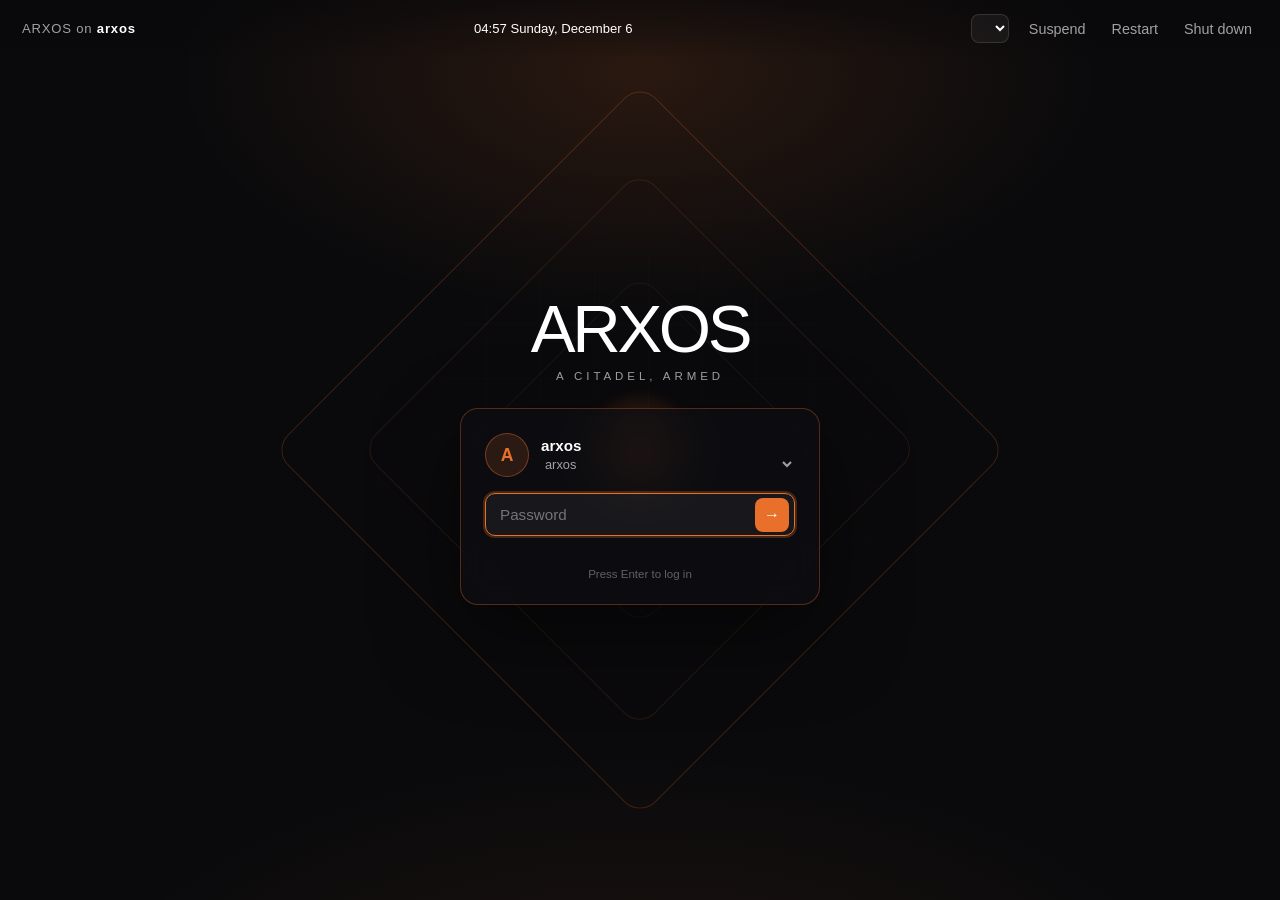
==== data/webkit-theme/arxos/index.html @ add4c5a9 "arxos-greeter: full ARXOS HTML greeter via web-greeter The greeter is now a full ARXOS HTML theme (A" ====
<!DOCTYPE html>
<html lang="en">
<head>
<meta charset="UTF-8">
<title>ARXOS</title>
<style>
:root{
  --bg:#0a0a0c; --fg:#fff; --muted:rgba(255,255,255,.62);
  --accent:#e8702a; --accent-hi:#d2611f; --accent-soft:rgba(232,112,42,.14);
  --card:rgba(14,14,18,.82); --line:rgba(255,255,255,.12);
}
*{margin:0;padding:0;box-sizing:border-box}
html,body{height:100%}
body{
  font-family:"Inter","Noto Sans",sans-serif;color:var(--fg);overflow:hidden;
  background:#0a0a0c;
  background-image:
    radial-gradient(60% 45% at 50% 8%,rgba(232,112,42,.14),transparent 60%),
    radial-gradient(70% 55% at 50% 120%,rgba(232,112,42,.10),transparent 66%),
    url("bg.png");
  background-size:cover;background-position:center;
}
.serif{font-family:"Playfair Display","Noto Serif",serif;font-style:italic}
.grid{position:fixed;inset:0;z-index:0;opacity:.30;pointer-events:none;
  background-image:linear-gradient(rgba(255,255,255,.05) 1px,transparent 1px),linear-gradient(90deg,rgba(255,255,255,.05) 1px,transparent 1px);
  background-size:54px 54px;mask-image:radial-gradient(70% 60% at 50% 42%,#000,transparent 82%)}
/* the diamond mark */
.diamond{position:fixed;z-index:0;top:50%;left:50%;transform:translate(-50%,-50%);width:min(70vmin,520px);aspect-ratio:1;pointer-events:none;opacity:.9}
.diamond .ring{position:absolute;inset:0;border:1px solid rgba(232,112,42,.26);border-radius:22px;transform:rotate(45deg);animation:spin 46s linear infinite}
.diamond .ring:nth-child(2){inset:12%;border-color:rgba(232,112,42,.16);animation-duration:66s;animation-direction:reverse}
.diamond .ring:nth-child(3){inset:26%;border-color:rgba(255,255,255,.06);animation-duration:82s}
.diamond .core{position:absolute;inset:39%;border-radius:50%;background:radial-gradient(circle,rgba(232,112,42,.5),rgba(232,112,42,.04) 70%);filter:blur(6px);animation:pulse 5s ease-in-out infinite}
@keyframes spin{to{transform:rotate(405deg)}}
@keyframes pulse{0%,100%{opacity:.6;transform:scale(.94)}50%{opacity:1;transform:scale(1.05)}}

/* top bar */
.topbar{position:fixed;top:0;left:0;right:0;z-index:5;display:flex;align-items:center;justify-content:space-between;
  padding:14px 22px;font-size:.82rem;color:var(--muted);background:linear-gradient(180deg,rgba(8,8,10,.55),transparent)}
.topbar .host{letter-spacing:.06em}
.topbar .host b{color:var(--fg)}
#clock{color:var(--fg);font-weight:500;font-variant-numeric:tabular-nums}
.topbar .right{display:flex;align-items:center;gap:14px}
.iconbtn{background:none;border:0;color:var(--muted);cursor:pointer;font-size:.9rem;padding:4px 6px;border-radius:8px;transition:.2s}
.iconbtn:hover{color:var(--accent);background:rgba(255,255,255,.06)}
select.sess{background:rgba(255,255,255,.05);color:var(--fg);border:1px solid var(--line);border-radius:8px;padding:5px 8px;font-family:inherit;font-size:.8rem}

/* center login */
.stage{position:fixed;inset:0;z-index:4;display:flex;flex-direction:column;align-items:center;justify-content:center;gap:26px}
.brand{text-align:center}
.brand .name{font-size:clamp(2.4rem,7vw,4.2rem);letter-spacing:-.05em;line-height:1}
.brand .tag{margin-top:8px;font-size:.72rem;letter-spacing:.34em;text-transform:uppercase;color:var(--muted)}
.card{width:min(90vw,360px);background:var(--card);border:1px solid rgba(232,112,42,.32);border-radius:18px;
  padding:24px;backdrop-filter:blur(14px);box-shadow:0 30px 80px rgba(0,0,0,.5)}
.who{display:flex;align-items:center;gap:12px;margin-bottom:16px}
.who .av{width:44px;height:44px;border-radius:50%;background:var(--accent-soft);border:1px solid rgba(232,112,42,.4);display:grid;place-items:center;color:var(--accent);font-weight:600;font-size:1.1rem}
#userWrap{flex:1}
#userLabel{font-size:.95rem;font-weight:600}
#user{width:100%;margin-top:2px;background:transparent;color:var(--muted);border:0;font-family:inherit;font-size:.8rem;outline:none;cursor:pointer}
#user option{color:#111}
.field{position:relative}
#password{width:100%;background:rgba(255,255,255,.05);border:1px solid var(--line);border-radius:10px;color:var(--fg);
  padding:12px 46px 12px 14px;font-family:inherit;font-size:.95rem;outline:none;transition:.2s}
#password:focus{border-color:var(--accent);box-shadow:0 0 0 2px rgba(232,112,42,.26)}
#password::placeholder{color:rgba(255,255,255,.4)}
#go{position:absolute;right:6px;top:50%;transform:translateY(-50%);width:34px;height:34px;border:0;border-radius:8px;
  background:var(--accent);color:#fff;cursor:pointer;font-size:1rem;transition:.2s}
#go:hover{background:var(--accent-hi)}
#msg{min-height:18px;margin-top:12px;font-size:.8rem;color:var(--accent);text-align:center}
.hint{margin-top:2px;font-size:.72rem;color:rgba(255,255,255,.35);text-align:center}
</style>
</head>
<body>
<div class="grid"></div>
<div class="diamond"><div class="ring"></div><div class="ring"></div><div class="ring"></div><div class="core"></div></div>

<div class="topbar">
  <div class="host">ARXOS on <b id="host">arxos</b></div>
  <div id="clock">00:00</div>
  <div class="right">
    <select id="session" class="sess" title="Session"></select>
    <button class="iconbtn" id="btnSleep" title="Suspend">Suspend</button>
    <button class="iconbtn" id="btnRestart" title="Restart">Restart</button>
    <button class="iconbtn" id="btnShutdown" title="Shut down">Shut down</button>
  </div>
</div>

<div class="stage">
  <div class="brand">
    <div class="name">ARXOS</div>
    <div class="tag">a citadel, armed</div>
  </div>
  <form class="card" id="form" autocomplete="off">
    <div class="who">
      <div class="av" id="avatar">A</div>
      <div id="userWrap">
        <div id="userLabel">Sign in</div>
        <select id="user"></select>
      </div>
    </div>
    <div class="field">
      <input id="password" type="password" placeholder="Password" autofocus>
      <button id="go" type="submit" title="Log in">&#8594;</button>
    </div>
    <div id="msg"></div>
    <div class="hint">Press Enter to log in</div>
  </form>
</div>

<script>
// ---- clock ----
function tick(){
  var d=new Date(), p=n=>(n<10?'0':'')+n;
  document.getElementById('clock').textContent = p(d.getHours())+':'+p(d.getMinutes())+
    '   '+d.toLocaleDateString(undefined,{weekday:'long',day:'numeric',month:'long'});
}
setInterval(tick,1000); tick();

var $=id=>document.getElementById(id);
function setMsg(t){ $('msg').textContent=t||''; }
function selectedUser(){ return $('user').value; }
function selectedSession(){ return $('session').value || (window.lightdm && lightdm.default_session) || 'default'; }
function refreshAvatar(){ var u=selectedUser()||'A'; $('avatar').textContent=u.charAt(0).toUpperCase(); $('userLabel').textContent=u; }

function populate(){
  if(!window.lightdm){ $('user').innerHTML='<option>arxos</option>'; return; }
  try{ $('host').textContent = lightdm.hostname || 'arxos'; }catch(e){}
  var us=(lightdm.users||[]);
  $('user').innerHTML = us.length
    ? us.map(u=>'<option value="'+u.username+'">'+(u.display_name||u.username)+'</option>').join('')
    : '<option value="'+(lightdm.authentication_user||'arxos')+'">'+(lightdm.authentication_user||'arxos')+'</option>';
  var ss=(lightdm.sessions||[]);
  $('session').innerHTML = ss.map(s=>'<option value="'+(s.key||s.name)+'">'+s.name+'</option>').join('');
  if(lightdm.default_session) $('session').value=lightdm.default_session;
}

// ---- auth flow ----
function beginAuth(){
  setMsg('');
  try{ if(lightdm.in_authentication) lightdm.cancel_authentication(); }catch(e){}
  try{ lightdm.authenticate(selectedUser()); }catch(e){ setMsg('Auth error'); }
}
function onPrompt(text,type){ $('password').focus(); }
function onMessage(text,type){ if(text) setMsg(text); }
function onAuthComplete(){
  if(window.lightdm && lightdm.is_authenticated){
    setMsg('Welcome');
    try{ lightdm.start_session(selectedSession()); }catch(e){}
  } else {
    setMsg('Incorrect password');
    $('password').value=''; $('password').focus();
    beginAuth();
  }
}

// web-greeter uses lightdm.<signal>.connect(); classic greeters use window.<name>. Support both.
function wireLightdm(){
  if(!window.lightdm) return false;
  var L=lightdm;
  function conn(sig, fn){
    try{ if(L[sig] && typeof L[sig].connect==='function'){ L[sig].connect(fn); return; } }catch(e){}
    window[sig]=fn;
  }
  conn('show_prompt', onPrompt);
  conn('show_message', onMessage);
  conn('authentication_complete', onAuthComplete);
  conn('autologin_timer_expired', function(){});
  populate(); refreshAvatar(); beginAuth();
  return true;
}
window.addEventListener('GreeterReady', wireLightdm);
document.addEventListener('DOMContentLoaded', function(){ if(!wireLightdm()){ populate(); refreshAvatar(); } });

// submit the password
$('form').addEventListener('submit', function(ev){
  ev.preventDefault();
  var pw=$('password').value;
  if(!window.lightdm){ setMsg('(preview: greeter not running)'); return; }
  try{
    if(lightdm.in_authentication){ lightdm.respond(pw); }
    else { beginAuth(); setTimeout(function(){ try{lightdm.respond(pw);}catch(e){} }, 140); }
  }catch(e){ setMsg('Login error'); }
});
$('user').addEventListener('change', function(){ refreshAvatar(); beginAuth(); });

$('btnSleep').onclick   = ()=>{ try{lightdm.suspend();}catch(e){} };
$('btnRestart').onclick = ()=>{ try{lightdm.restart();}catch(e){} };
$('btnShutdown').onclick= ()=>{ try{lightdm.shutdown();}catch(e){} };
</script>
</body>
</html>
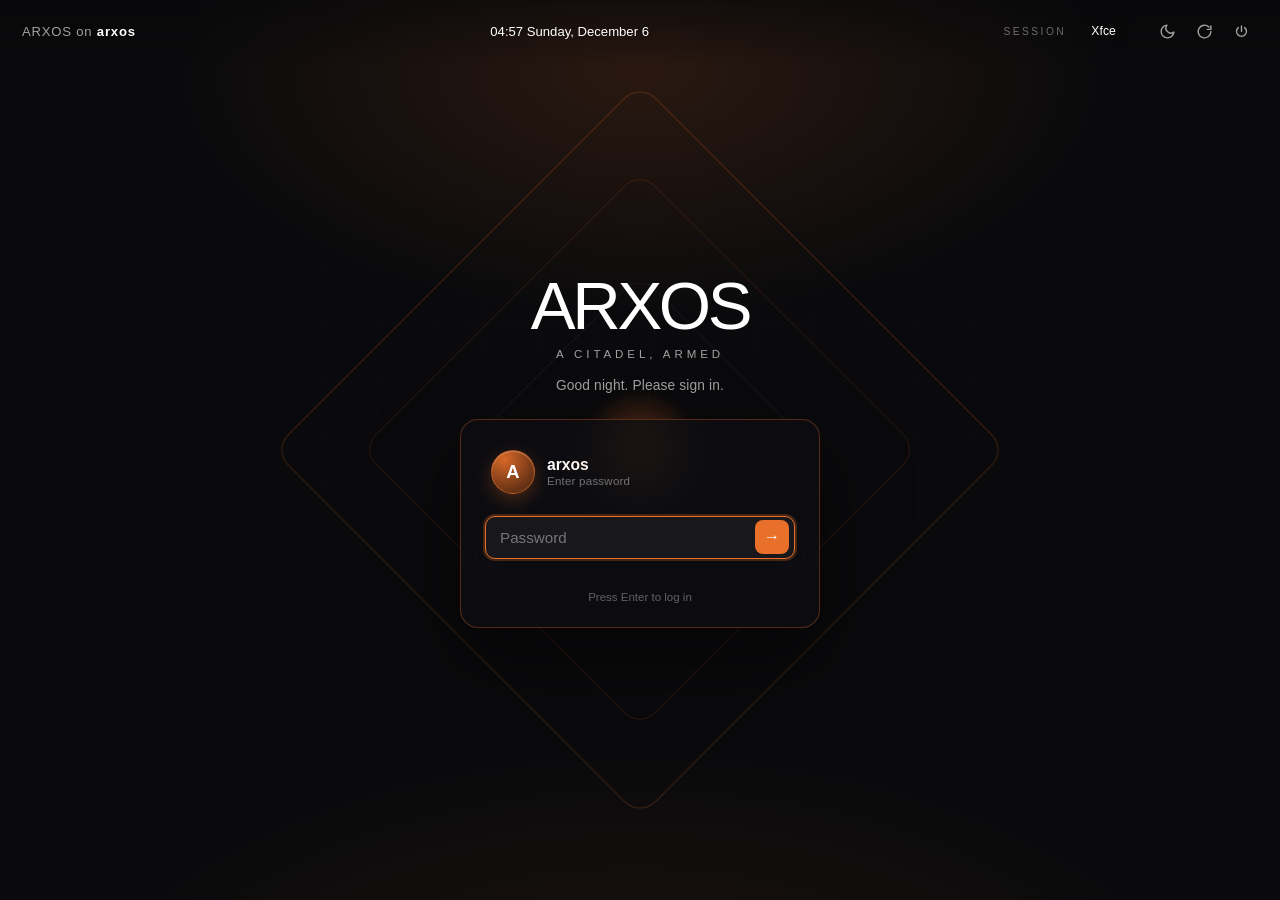
==== commit 343bbc07: "greeter: sync the golden web login" ====
--- a/data/webkit-theme/arxos/index.html
+++ b/data/webkit-theme/arxos/index.html
@@ -39,10 +39,21 @@
 .topbar .host{letter-spacing:.06em}
 .topbar .host b{color:var(--fg)}
 #clock{color:var(--fg);font-weight:500;font-variant-numeric:tabular-nums}
-.topbar .right{display:flex;align-items:center;gap:14px}
-.iconbtn{background:none;border:0;color:var(--muted);cursor:pointer;font-size:.9rem;padding:4px 6px;border-radius:8px;transition:.2s}
-.iconbtn:hover{color:var(--accent);background:rgba(255,255,255,.06)}
-select.sess{background:rgba(255,255,255,.05);color:var(--fg);border:1px solid var(--line);border-radius:8px;padding:5px 8px;font-family:inherit;font-size:.8rem}
+.topbar .right{display:flex;align-items:center;gap:18px}
+.segwrap{display:flex;align-items:center;gap:9px}
+.seglabel{font-size:.64rem;letter-spacing:.24em;text-transform:uppercase;color:rgba(255,255,255,.4);user-select:none}
+.sessions{display:flex;gap:3px;padding:3px;border:1px solid var(--line);border-radius:12px;background:rgba(255,255,255,.045);backdrop-filter:blur(8px)}
+.sessions .pill{border:0;background:transparent;color:var(--muted);font-family:inherit;font-size:.76rem;letter-spacing:.01em;padding:6px 13px;border-radius:9px;cursor:pointer;transition:.18s;white-space:nowrap}
+.sessions .pill:hover{color:var(--fg)}
+.sessions .pill.active{background:var(--accent-soft);color:var(--accent);box-shadow:inset 0 0 0 1px rgba(232,112,42,.42)}
+.sessions.single{background:transparent;border-color:transparent;padding:3px 2px}
+.sessions.single .pill{cursor:default;color:var(--fg)}
+.sessions.single .pill.active{background:transparent;box-shadow:none;color:var(--fg)}
+.power{display:flex;align-items:center;gap:3px}
+.pw{width:34px;height:34px;display:grid;place-items:center;background:none;border:0;color:var(--muted);border-radius:10px;cursor:pointer;transition:.18s}
+.pw svg{width:17px;height:17px;fill:none;stroke:currentColor;stroke-width:2;stroke-linecap:round;stroke-linejoin:round}
+.pw:hover{color:var(--accent);background:rgba(255,255,255,.06)}
+#btnShutdown:hover{color:#ff5c5c;background:rgba(255,92,92,.10)}
 
 /* center login */
 .stage{position:fixed;inset:0;z-index:4;display:flex;flex-direction:column;align-items:center;justify-content:center;gap:26px}
@@ -51,12 +62,31 @@
 .brand .tag{margin-top:8px;font-size:.72rem;letter-spacing:.34em;text-transform:uppercase;color:var(--muted)}
 .card{width:min(90vw,360px);background:var(--card);border:1px solid rgba(232,112,42,.32);border-radius:18px;
   padding:24px;backdrop-filter:blur(14px);box-shadow:0 30px 80px rgba(0,0,0,.5)}
-.who{display:flex;align-items:center;gap:12px;margin-bottom:16px}
-.who .av{width:44px;height:44px;border-radius:50%;background:var(--accent-soft);border:1px solid rgba(232,112,42,.4);display:grid;place-items:center;color:var(--accent);font-weight:600;font-size:1.1rem}
-#userWrap{flex:1}
-#userLabel{font-size:.95rem;font-weight:600}
-#user{width:100%;margin-top:2px;background:transparent;color:var(--muted);border:0;font-family:inherit;font-size:.8rem;outline:none;cursor:pointer}
-#user option{color:#111}
+.who{position:relative;display:flex;align-items:center;gap:12px;margin-bottom:16px;padding:6px;border-radius:14px;transition:.18s}
+.who.multi{cursor:pointer}
+.who.multi:hover{background:rgba(255,255,255,.04)}
+.who .av{width:44px;height:44px;border-radius:50%;flex:0 0 auto;display:grid;place-items:center;color:#fff;font-weight:700;font-size:1.15rem;
+  background:radial-gradient(120% 120% at 30% 20%,rgba(232,112,42,.92),rgba(210,97,31,.55) 55%,rgba(232,112,42,.16));
+  border:1px solid rgba(232,112,42,.55);box-shadow:0 6px 18px rgba(232,112,42,.28),inset 0 1px 0 rgba(255,255,255,.25)}
+#userWrap{flex:1;min-width:0}
+#userLabel{font-size:.98rem;font-weight:600;line-height:1.15;white-space:nowrap;overflow:hidden;text-overflow:ellipsis;
+  background:linear-gradient(90deg,#fff,#ffd9c2 55%,var(--accent));-webkit-background-clip:text;background-clip:text;-webkit-text-fill-color:transparent}
+.usersub{margin-top:1px;font-size:.72rem;letter-spacing:.02em;color:rgba(255,255,255,.42)}
+.chev{width:18px;height:18px;flex:0 0 auto;fill:none;stroke:var(--muted);stroke-width:2;stroke-linecap:round;stroke-linejoin:round;transition:.22s;opacity:0}
+.who.multi .chev{opacity:1}
+.who.open .chev{transform:rotate(180deg);stroke:var(--accent)}
+.usermenu{position:absolute;top:calc(100% + 8px);left:0;right:0;z-index:20;display:none;
+  background:rgba(16,16,20,.98);border:1px solid rgba(232,112,42,.3);border-radius:14px;padding:6px;
+  box-shadow:0 24px 60px rgba(0,0,0,.6);backdrop-filter:blur(16px);max-height:220px;overflow:auto}
+.who.open .usermenu{display:block;animation:menuin .16s ease}
+@keyframes menuin{from{opacity:0;transform:translateY(-6px)}to{opacity:1;transform:none}}
+.uitem{display:flex;align-items:center;gap:11px;padding:8px 10px;border-radius:10px;cursor:pointer;transition:.14s}
+.uitem:hover{background:rgba(255,255,255,.06)}
+.uitem.active{background:var(--accent-soft);box-shadow:inset 0 0 0 1px rgba(232,112,42,.4)}
+.uitem .uav{width:32px;height:32px;border-radius:50%;flex:0 0 auto;display:grid;place-items:center;font-weight:700;font-size:.9rem;color:#fff;
+  background:radial-gradient(120% 120% at 30% 20%,rgba(232,112,42,.85),rgba(210,97,31,.5) 55%,rgba(232,112,42,.15));border:1px solid rgba(232,112,42,.45)}
+.uitem .uname{font-size:.92rem;color:var(--fg);white-space:nowrap;overflow:hidden;text-overflow:ellipsis}
+.uitem.active .uname{color:var(--accent);font-weight:600}
 .field{position:relative}
 #password{width:100%;background:rgba(255,255,255,.05);border:1px solid var(--line);border-radius:10px;color:var(--fg);
   padding:12px 46px 12px 14px;font-family:inherit;font-size:.95rem;outline:none;transition:.2s}
@@ -67,6 +97,14 @@
 #go:hover{background:var(--accent-hi)}
 #msg{min-height:18px;margin-top:12px;font-size:.8rem;color:var(--accent);text-align:center}
 .hint{margin-top:2px;font-size:.72rem;color:rgba(255,255,255,.35);text-align:center}
+.greet{font-size:.86rem;letter-spacing:.01em;color:var(--muted);text-align:center;margin-top:-8px}
+.greet b{color:var(--fg);font-weight:600}
+#msg.error{color:#ff6b6b}
+#msg.ok{color:#5fd08a}
+.card.err #password{border-color:#ff5c5c;box-shadow:0 0 0 2px rgba(255,92,92,.28)}
+.card.err #go{background:#ff5c5c}
+.card.shake{animation:shake .5s cubic-bezier(.36,.07,.19,.97)}
+@keyframes shake{10%,90%{transform:translateX(-2px)}20%,80%{transform:translateX(4px)}30%,50%,70%{transform:translateX(-9px)}40%,60%{transform:translateX(9px)}}
 </style>
 </head>
 <body>
@@ -77,10 +115,15 @@
   <div class="host">ARXOS on <b id="host">arxos</b></div>
   <div id="clock">00:00</div>
   <div class="right">
-    <select id="session" class="sess" title="Session"></select>
-    <button class="iconbtn" id="btnSleep" title="Suspend">Suspend</button>
-    <button class="iconbtn" id="btnRestart" title="Restart">Restart</button>
-    <button class="iconbtn" id="btnShutdown" title="Shut down">Shut down</button>
+    <div class="segwrap" title="Choose session">
+      <span class="seglabel">Session</span>
+      <div id="sessions" class="sessions"></div>
+    </div>
+    <div class="power">
+      <button class="pw" id="btnSleep" title="Suspend" aria-label="Suspend"><svg viewBox="0 0 24 24"><path d="M21 12.8A9 9 0 1 1 11.2 3 7 7 0 0 0 21 12.8z"/></svg></button>
+      <button class="pw" id="btnRestart" title="Restart" aria-label="Restart"><svg viewBox="0 0 24 24"><path d="M21 12a9 9 0 1 1-2.64-6.36M21 4v5h-5"/></svg></button>
+      <button class="pw" id="btnShutdown" title="Shut down" aria-label="Shut down"><svg viewBox="0 0 24 24"><path d="M12 4v8M7.5 6.5a7 7 0 1 0 9 0"/></svg></button>
+    </div>
   </div>
 </div>
 
@@ -89,13 +132,16 @@
     <div class="name">ARXOS</div>
     <div class="tag">a citadel, armed</div>
   </div>
+  <div class="greet" id="greet"></div>
   <form class="card" id="form" autocomplete="off">
-    <div class="who">
+    <div class="who" id="userPicker">
       <div class="av" id="avatar">A</div>
       <div id="userWrap">
         <div id="userLabel">Sign in</div>
-        <select id="user"></select>
+        <div id="userSub" class="usersub">Enter password</div>
       </div>
+      <svg class="chev" viewBox="0 0 24 24" aria-hidden="true"><path d="M6 9l6 6 6-6"/></svg>
+      <div id="userMenu" class="usermenu"></div>
     </div>
     <div class="field">
       <input id="password" type="password" placeholder="Password" autofocus>
@@ -113,24 +159,78 @@
   document.getElementById('clock').textContent = p(d.getHours())+':'+p(d.getMinutes())+
     '   '+d.toLocaleDateString(undefined,{weekday:'long',day:'numeric',month:'long'});
 }
-setInterval(tick,1000); tick();
+setInterval(function(){ tick(); greeting(); },1000); tick();
 
 var $=id=>document.getElementById(id);
-function setMsg(t){ $('msg').textContent=t||''; }
-function selectedUser(){ return $('user').value; }
-function selectedSession(){ return $('session').value || (window.lightdm && lightdm.default_session) || 'default'; }
-function refreshAvatar(){ var u=selectedUser()||'A'; $('avatar').textContent=u.charAt(0).toUpperCase(); $('userLabel').textContent=u; }
+function setMsg(t,kind){ var m=$('msg'); if(!m) return; m.textContent=t||''; m.className=kind||''; }
+function greeting(){
+  var h=new Date().getHours();
+  var g = h<5?'Good night':h<12?'Good morning':h<17?'Good afternoon':h<21?'Good evening':'Good night';
+  var el=$('greet'); if(el && !el.dataset.locked) el.innerHTML=g+'. Please sign in.';
+}
+function shake(){
+  var c=document.querySelector('.card'); if(!c) return;
+  c.classList.remove('shake'); void c.offsetWidth; c.classList.add('shake','err');
+  setTimeout(function(){ c.classList.remove('shake'); }, 520);
+  setTimeout(function(){ c.classList.remove('err'); }, 1400);
+}
+var curUser=null;
+function selectedUser(){ return curUser; }
+function initials(n){ return (n||'A').charAt(0).toUpperCase(); }
+function setUser(name){
+  curUser=name;
+  $('userLabel').textContent=name||'Sign in';
+  $('avatar').textContent=initials(name);
+  var m=$('userMenu'); if(m){ [].forEach.call(m.children,function(c){ c.classList.toggle('active', c.dataset.user===name); }); }
+}
+function buildUsers(list){
+  var menu=$('userMenu'), who=$('userPicker'); if(!menu||!who) return;
+  menu.innerHTML='';
+  var multi=list.length>1;
+  who.classList.toggle('multi', multi);
+  $('userSub').textContent = multi ? 'Switch account' : 'Enter password';
+  list.forEach(function(u){
+    var name=u.username, disp=u.display_name||u.username;
+    var it=document.createElement('div'); it.className='uitem'; it.dataset.user=name;
+    var av=document.createElement('div'); av.className='uav'; av.textContent=initials(name);
+    var nm=document.createElement('div'); nm.className='uname'; nm.textContent=disp;
+    it.appendChild(av); it.appendChild(nm);
+    it.addEventListener('click', function(ev){ ev.stopPropagation(); setUser(name); closeUserMenu(); $('password').focus(); beginAuth(); });
+    menu.appendChild(it);
+  });
+  setUser((list[0]||{}).username || 'arxos');
+}
+function closeUserMenu(){ $('userPicker').classList.remove('open'); }
+function toggleUserMenu(){ var p=$('userPicker'); if(p.classList.contains('multi')) p.classList.toggle('open'); }
+var curSession=null;
+function validSessions(){ var ss=(window.lightdm&&lightdm.sessions)||[]; var k=ss.map(x=>x.key||x.name).filter(Boolean); return k.length?k:['xfce']; }
+function prettySession(k){ return String(k).replace(/[-_]/g,' ').replace(/\b\w/g,function(c){return c.toUpperCase();}); }
+function sessionName(k){ var m={}; ((window.lightdm&&lightdm.sessions)||[]).forEach(function(s){ m[s.key||s.name]=s.name; }); return m[k]||prettySession(k); }
+function selectedSession(){ var k=validSessions(); if(curSession&&k.indexOf(curSession)>=0) return curSession; var d=window.lightdm&&lightdm.default_session; if(d&&k.indexOf(d)>=0) return d; return k[0]; }
+function buildSessions(){
+  var keys=validSessions(), box=$('sessions'); if(!box) return;
+  box.innerHTML=''; box.classList.toggle('single', keys.length<=1);
+  var sel=selectedSession(); curSession=sel;
+  keys.forEach(function(k){
+    var b=document.createElement('button');
+    b.type='button'; b.dataset.key=k; b.className='pill'+(k===sel?' active':''); b.textContent=sessionName(k);
+    b.addEventListener('click', function(){
+      if(keys.length<=1) return;
+      curSession=k;
+      [].forEach.call(box.children,function(c){ c.classList.toggle('active', c.dataset.key===k); });
+    });
+    box.appendChild(b);
+  });
+}
+function refreshAvatar(){ setUser(curUser); }
 
 function populate(){
-  if(!window.lightdm){ $('user').innerHTML='<option>arxos</option>'; return; }
+  greeting();
+  if(!window.lightdm){ buildUsers([{username:'arxos'}]); buildSessions(); return; }
   try{ $('host').textContent = lightdm.hostname || 'arxos'; }catch(e){}
   var us=(lightdm.users||[]);
-  $('user').innerHTML = us.length
-    ? us.map(u=>'<option value="'+u.username+'">'+(u.display_name||u.username)+'</option>').join('')
-    : '<option value="'+(lightdm.authentication_user||'arxos')+'">'+(lightdm.authentication_user||'arxos')+'</option>';
-  var ss=(lightdm.sessions||[]);
-  $('session').innerHTML = ss.map(s=>'<option value="'+(s.key||s.name)+'">'+s.name+'</option>').join('');
-  if(lightdm.default_session) $('session').value=lightdm.default_session;
+  buildUsers(us.length ? us : [{username:(lightdm.authentication_user||'arxos')}]);
+  buildSessions();
 }
 
 // ---- auth flow ----
@@ -143,12 +243,15 @@
 function onMessage(text,type){ if(text) setMsg(text); }
 function onAuthComplete(){
   if(window.lightdm && lightdm.is_authenticated){
-    setMsg('Welcome');
+    setMsg('Welcome back'+(curUser?', '+curUser:''), 'ok');
+    var g=$('greet'); if(g){ g.dataset.locked='1'; g.innerHTML='Welcome back, <b>'+(curUser||'')+'</b>'; }
     try{ lightdm.start_session(selectedSession()); }catch(e){}
   } else {
-    setMsg('Incorrect password');
-    $('password').value=''; $('password').focus();
-    beginAuth();
+    shake();
+    $('password').value='';
+    beginAuth();                                          // restarts auth (clears msg internally)
+    setMsg('Incorrect password. Try again.','error');     // set AFTER beginAuth so it persists
+    $('password').focus();
   }
 }
 
@@ -180,7 +283,8 @@
     else { beginAuth(); setTimeout(function(){ try{lightdm.respond(pw);}catch(e){} }, 140); }
   }catch(e){ setMsg('Login error'); }
 });
-$('user').addEventListener('change', function(){ refreshAvatar(); beginAuth(); });
+$('userPicker').addEventListener('click', toggleUserMenu);
+document.addEventListener('click', function(e){ var p=$('userPicker'); if(p && !p.contains(e.target)) closeUserMenu(); });
 
 $('btnSleep').onclick   = ()=>{ try{lightdm.suspend();}catch(e){} };
 $('btnRestart').onclick = ()=>{ try{lightdm.restart();}catch(e){} };
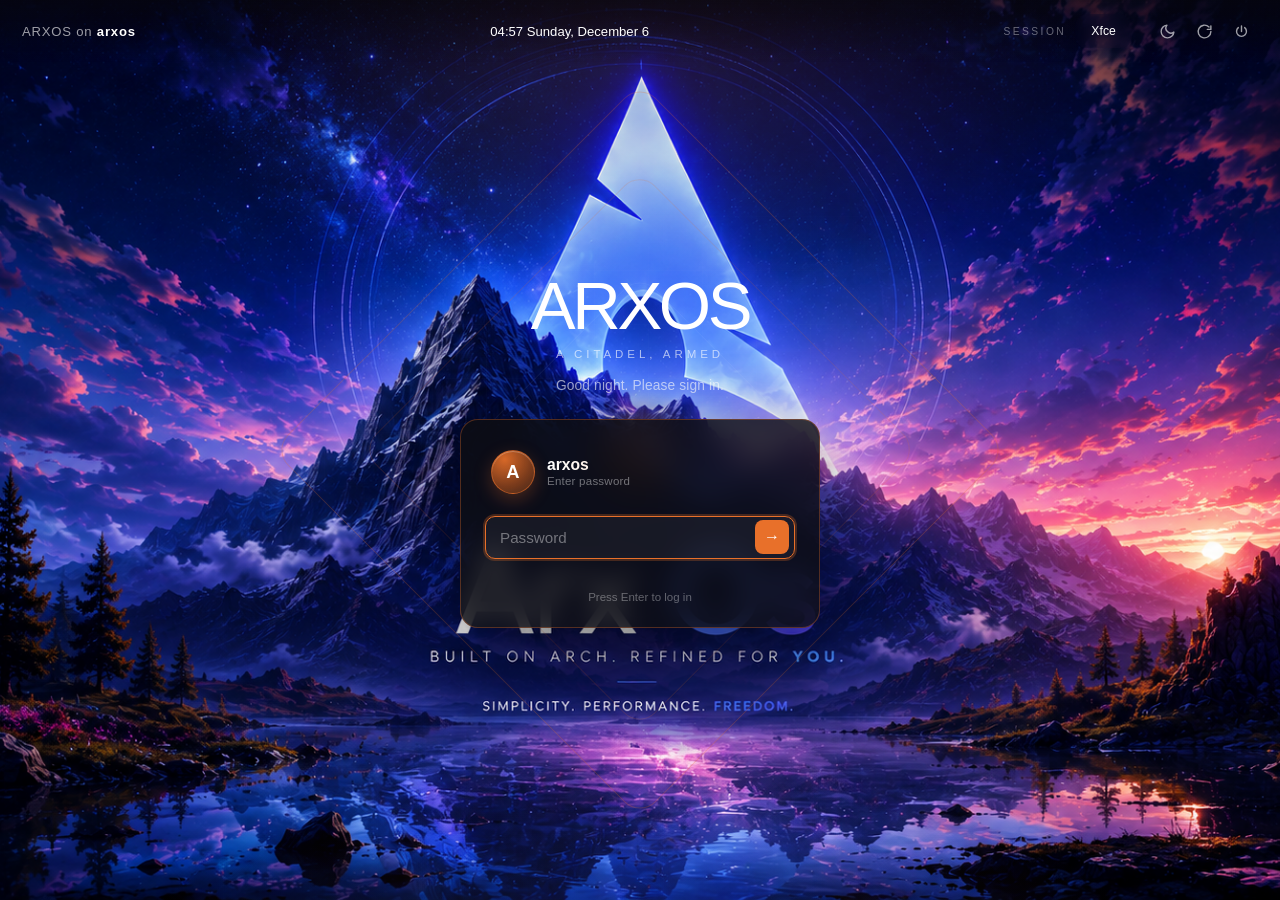
==== commit 59c237f5: "greeter: sync dist to current source (e18a7a7) so the ISO bakes the fixed greeter" ====
--- a/data/webkit-theme/arxos/index.html
+++ b/data/webkit-theme/arxos/index.html
@@ -168,6 +168,245 @@
   var g = h<5?'Good night':h<12?'Good morning':h<17?'Good afternoon':h<21?'Good evening':'Good night';
   var el=$('greet'); if(el && !el.dataset.locked) el.innerHTML=g+'. Please sign in.';
 }
+// ArxOS wrong-password lines (mirror of /usr/share/arxos/badpass.txt). A random
+// one shows on a failed login, so the greeter, the shell, and sudo all speak the
+// same voice.
+var BADPASS=[
+  "oh the mighty have fallen again, lock in twin",
+  "nah that ain't it chief, run it back",
+  "skill issue detected: wrong password",
+  "respectfully, that password is NOT it",
+  "caught fumbling the auth in 4k",
+  "it's giving wrong-password energy, try again",
+  "womp womp, that password was mid",
+  "bro really got ratio'd by a login prompt",
+  "aura -1000, re-enter the password",
+  "you're so cooked, but here's another shot",
+  "the vibes are off and so is your password",
+  "lock in and type it right this time twin",
+  "no cap that was the wrong password",
+  "sir this is a shell, not a guessing game",
+  "the password ain't passwording, again",
+  "certified L, try that password again",
+  "not you fumbling root access",
+  "touch grass then type the right password",
+  "I'd tell you a password joke but it's not very secure",
+  "why did the password fail? commitment issues",
+  "that password had one job, one",
+  "access denied, respectfully",
+  "the citadel stays shut, try again",
+  "401 unauthorized vibes detected",
+  "your fingers said the wrong thing, again",
+  "close, but the door stays locked",
+  "that keystroke sequence was fanfiction",
+  "the password and the right one are in a situationship",
+  "GG, wrong password, respawn and retry",
+  "hard L on the login, run it back",
+  "deep breath, correct password this time",
+  "you got this, that wasn't it though",
+  "believe in yourself, then type it right",
+  "respectfully, absolutely not",
+  "the gate does not know that password",
+  "that ain't the one, chief",
+  "swing and a miss, try again",
+  "the password missed the target",
+  "error: password not found in reality",
+  "that was bold, and wrong",
+  "the shell remains unimpressed",
+  "try again, but with the correct password",
+  "that's a no from the auth gods",
+  "password rejected by the vibe check",
+  "so close yet so unauthorized",
+  "the keyboard betrayed you, again",
+  "that password aged like milk",
+  "not today, not that password",
+  "the login prompt said \"who is this\"",
+  "wrong on so many levels, try again",
+  "your password reached for the stars and missed",
+  "the door heard that and laughed",
+  "mistype of the century, run it back",
+  "that password was a rough draft",
+  "the auth said \"new phone who dis\"",
+  "respectfully declined",
+  "the password police said no",
+  "back to the drawing board, twin",
+  "that's not the password, that's a vibe",
+  "the shell is judging you slightly",
+  "wrong password, but you look great doing it",
+  "try the one that actually works this time",
+  "that password went to voicemail",
+  "the login gods demand a better attempt",
+  "not the password, try its cousin",
+  "that was a valiant effort and still wrong",
+  "the gate stays gated",
+  "password.exe has stopped working",
+  "you fumbled the bag on that one",
+  "that keystroke combo was jazz, not auth",
+  "the citadel remains armed and locked",
+  "imagine getting the password right, try that",
+  "that was the wrong incantation",
+  "the shell requests a real password",
+  "denied with love",
+  "that's a swing and a miss, slugger",
+  "the password left you on read",
+  "absolutely not, try again",
+  "that password had potential, sadly no",
+  "the auth ghosted you",
+  "wrong, but we admire the confidence",
+  "the login prompt is not convinced",
+  "try again, this time like you mean it",
+  "that password was a placeholder, apparently",
+  "the door remains firmly closed",
+  "nope, the shell said nope",
+  "that was creative, and incorrect",
+  "the password fairy is on break, try again",
+  "your typing is giving improv",
+  "that's a hard nope from auth",
+  "the gate wants the real password this time",
+  "error 403: nice try though",
+  "that password missed the memo",
+  "run it back, the right way",
+  "the shell has entered its unbothered era",
+  "that was not the magic word",
+  "the login is still waiting for the good one",
+  "that password did not clear customs",
+  "denied, but respectfully denied",
+  "your password and success are estranged",
+  "the auth prompt raised an eyebrow",
+  "try harder, or at least try correct",
+  "that password was a decoy, apparently",
+  "the citadel does not recognize you yet",
+  "close only counts in horseshoes, not auth",
+  "that was a typo with ambition",
+  "the password rejected itself out of shame",
+  "one more time, with the correct keys",
+  "the shell is not accepting fan mail",
+  "that was wrong in HD",
+  "your password took an L for the team",
+  "the door said \"absolutely not\"",
+  "try the password that isn't fictional",
+  "that keystroke was a dare, not an answer",
+  "the auth gods require tribute, and the right password",
+  "nope, spin the wheel again",
+  "that password was written in invisible ink",
+  "the login prompt is unimpressed but patient",
+  "wrong, but the journey continues",
+  "that was a brave guess, brave and wrong",
+  "the gate keeps its secrets, try again",
+  "that's not it, but you're getting warmer maybe",
+  "the shell politely disagrees",
+  "your password went off-script",
+  "denied, the sequel",
+  "that was password cosplay",
+  "the auth said \"do better\"",
+  "try the real one, this time for real",
+  "that password had commitment issues, again",
+  "the citadel yawned at that attempt",
+  "nope, the vibes rejected it",
+  "that keystroke was freestyle, not auth",
+  "the login remains a closed book",
+  "your password missed the landing",
+  "that was almost a password",
+  "the door is still on airplane mode",
+  "run that back with fewer typos",
+  "the shell requests you focus up",
+  "that password was a rough sketch",
+  "denied, no hard feelings",
+  "the auth prompt is still hungry",
+  "try again, the gate believes in you sort of",
+  "that was wrong with extra steps",
+  "the password left the chat",
+  "the citadel stands unbothered",
+  "that's a miss, reload and retry",
+  "your fingers improvised, please don't",
+  "the login prompt shook its head",
+  "that password was a maybe, we needed a yes",
+  "nope, the shell has standards",
+  "that keystroke combo was avant-garde",
+  "the gate did not open, shocking",
+  "try the password that actually exists",
+  "that was a plot twist, and wrong",
+  "the auth said \"and I oop\"",
+  "denied, back of the queue",
+  "your password whiffed it",
+  "the door heard nothing convincing",
+  "that was password karaoke, off key",
+  "the shell is not that easy",
+  "try again, less chaos this time",
+  "that password was buffering",
+  "the citadel keeps the gate shut",
+  "nope, that ain't the sauce",
+  "your login attempt needs a rewrite",
+  "that was a wrong number",
+  "the auth prompt is still single and unauthenticated",
+  "try the correct one, it's out there",
+  "that password missed by a country mile",
+  "the gate stays locked, and stylishly so",
+  "that was a guess wearing a password costume",
+  "the shell politely returns your attempt",
+  "denied, please pull forward",
+  "your password took the scenic route to wrong",
+  "that keystroke was a typo symphony",
+  "the login prompt requests an encore, correctly",
+  "nope, reroll those keys",
+  "that password was a first draft, unpublished",
+  "the citadel is not moved",
+  "try again, the door is picky",
+  "that was wrong, but confidently wrong",
+  "the auth said \"respectfully, no\"",
+  "your password and the truth diverged",
+  "the gate remains a gate",
+  "that keystroke run was experimental jazz again",
+  "denied, next contestant is also you",
+  "try the password that works, wild idea",
+  "that was a near miss, emphasis on miss",
+  "the shell has muted that attempt",
+  "nope, that key combo was a red herring",
+  "your login just needs the correct password, simple",
+  "the door stays shut, the vibe stays immaculate",
+  "that password was a placeholder in a trench coat",
+  "run it back, twin, you got this",
+  "adulting is hard and so is your password apparently",
+  "all your password are belong to us, jk try again",
+  "back in my day we got the password right the first time",
+  "bold of you to guess, now the real one",
+  "confidence high, accuracy tragic, try again",
+  "d'oh, wrong password",
+  "do you want to try again or should I get your mother",
+  "eh eh eh, you didn't say the magic password",
+  "even a bruteforcer would've quit on you by now",
+  "I can't even, that password was wrong",
+  "I didn't raise you to fumble a login like this",
+  "I expected better from you, try again",
+  "I'm not angry, I'm just disappointed",
+  "I'm not mad, just disappointed and locked out",
+  "is it muscle memory or muscle amnesia?",
+  "I told the keyboard a joke, you missed it again",
+  "knock knock. who's there? not you, apparently",
+  "narrator voice: it was the wrong password",
+  "password not found, insert coin to continue",
+  "sending thoughts and prayers to your password",
+  "sigh, we'll try this one more time, sport",
+  "son, I'm not upset, just let down by that password",
+  "swing and a miss champ, one more",
+  "talk to the hand, that password is wrong",
+  "that password is so 1999, try again",
+  "that password was so wrong it needs a dad to talk to it",
+  "that's a hard pass, try again",
+  "that was cute, now the actual password",
+  "the keyboard is right there, use it correctly",
+  "this is fine, the password isn't, but this is fine",
+  "this is not the password we raised you to type",
+  "we're not mad, we're just disappointed in that password",
+  "what do you call an incorrect password? a pass-nope",
+  "when I was your age I remembered my passwords",
+  "wrong-o, thanks for playing",
+  "wrong password? as if",
+  "you had ONE job: the password",
+  "your fingers and your brain need a meeting",
+  "you type like you forgot your own name",
+  "you've got wrong-password mail"
+];
 function shake(){
   var c=document.querySelector('.card'); if(!c) return;
   c.classList.remove('shake'); void c.offsetWidth; c.classList.add('shake','err');
@@ -250,7 +489,7 @@
     shake();
     $('password').value='';
     beginAuth();                                          // restarts auth (clears msg internally)
-    setMsg('Incorrect password. Try again.','error');     // set AFTER beginAuth so it persists
+    setMsg(BADPASS[Math.floor(Math.random()*BADPASS.length)],'error'); // random ArxOS line, set AFTER beginAuth so it persists
     $('password').focus();
   }
 }
